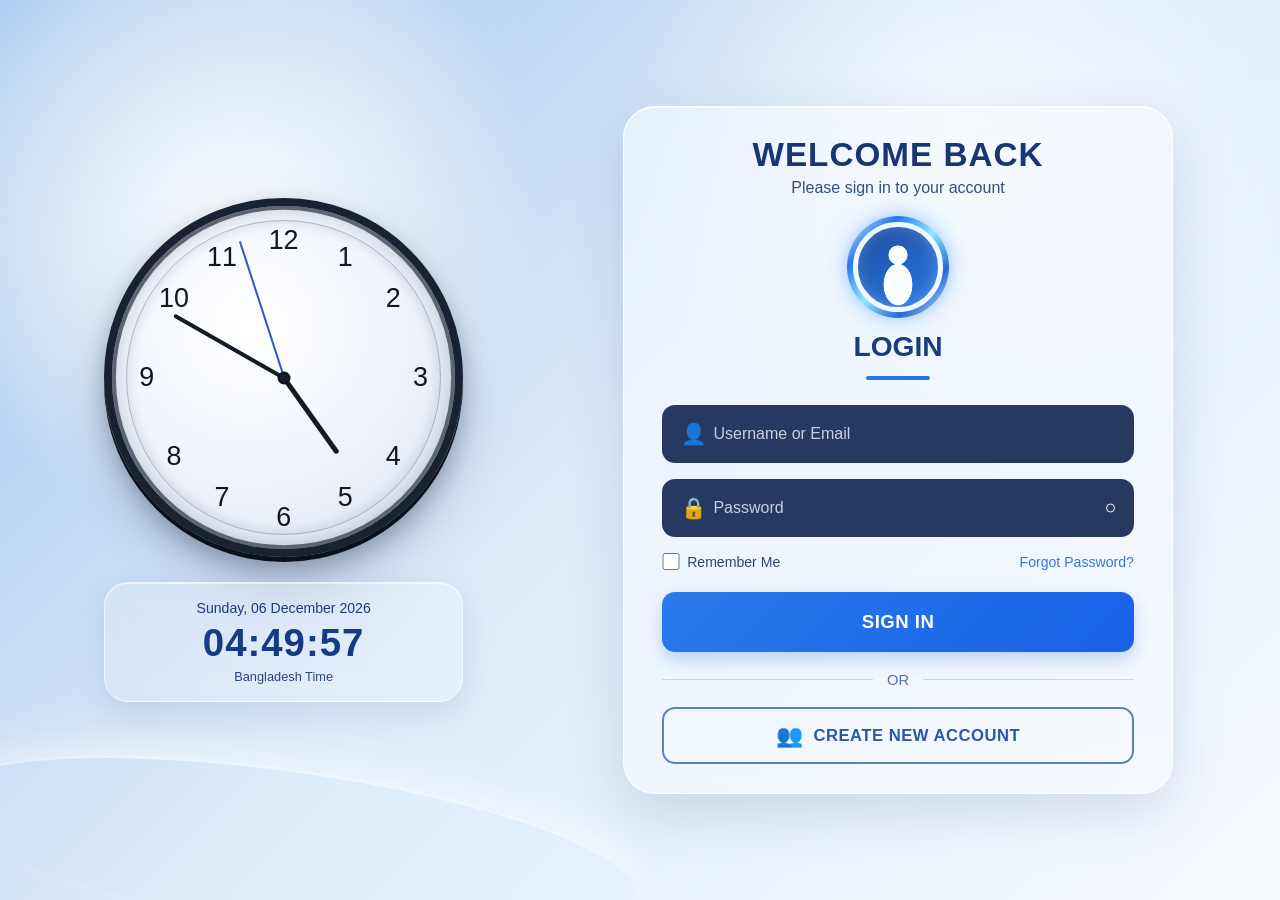
==== login.html @ 03aa03d1 "Create login.html" ====
<!DOCTYPE html>
<html lang="en">
<head>
<meta charset="UTF-8">

<meta name="viewport"
      content="width=device-width, initial-scale=1.0, maximum-scale=1.0, user-scalable=no">

<title>Login | Bangladesh Time</title>

<style>

/* =====================================================
   RESET
===================================================== */

*{
    margin:0;
    padding:0;
    box-sizing:border-box;
}

html,
body{
    width:100%;
    height:100%;
    overflow:hidden;

    font-family:
        Arial,
        Helvetica,
        sans-serif;
}


/* =====================================================
   BODY
===================================================== */

body{
    background:
        radial-gradient(
            circle at 18% 25%,
            rgba(255,255,255,.9),
            transparent 25%
        ),
        radial-gradient(
            circle at 75% 15%,
            rgba(255,255,255,.65),
            transparent 28%
        ),
        linear-gradient(
            135deg,
            #9fc5ee 0%,
            #dceafa 48%,
            #f7fbff 100%
        );

    color:#17316b;
}


/* =====================================================
   MAIN PAGE
===================================================== */

.page{
    width:100vw;
    height:100svh;

    display:grid;

    grid-template-columns:42% 58%;

    align-items:center;

    overflow:hidden;

    position:relative;

    padding:
        clamp(10px,2vw,30px);
}


.page::before{
    content:"";

    position:absolute;

    width:45vw;
    height:45vw;

    max-width:600px;
    max-height:600px;

    border-radius:50%;

    background:
        rgba(255,255,255,.20);

    filter:blur(60px);

    left:-10vw;
    top:-15vw;

    pointer-events:none;
}


.page::after{
    content:"";

    position:absolute;

    width:55vw;
    height:12vw;

    bottom:-2vw;
    left:-5vw;

    border-radius:50%;

    border-top:
        3px solid
        rgba(255,255,255,.55);

    box-shadow:
        0 -12px 30px
        rgba(255,255,255,.35),

        0 -25px 55px
        rgba(255,255,255,.2);

    transform:rotate(8deg);

    pointer-events:none;
}


/* =====================================================
   LEFT CLOCK AREA
===================================================== */

.clock-area{
    width:100%;
    height:100%;

    display:flex;

    flex-direction:column;

    align-items:center;
    justify-content:center;

    position:relative;

    z-index:2;

    min-width:0;
}


.clock-frame{
    width:min(28vw,390px);
    height:min(28vw,390px);

    min-width:170px;
    min-height:170px;

    max-width:390px;
    max-height:390px;

    display:flex;

    align-items:center;
    justify-content:center;

    filter:
        drop-shadow(
            0 18px 22px
            rgba(25,48,91,.28)
        )
        drop-shadow(
            0 0 18px
            rgba(255,255,255,.35)
        );
}


/* =====================================================
   ANALOG CLOCK
===================================================== */

.clock{
    width:100%;
    height:100%;

    border-radius:50%;

    position:relative;

    background:
        radial-gradient(
            circle at 40% 35%,
            #ffffff 0%,
            #f1f5fc 45%,
            #d9e1ee 100%
        );

    border:
        clamp(5px,.65vw,9px)
        solid #182233;

    box-shadow:

        inset
        0 0 0
        clamp(2px,.3vw,4px)
        #5d6572,

        inset
        0 0 25px
        rgba(25,44,77,.28),

        0 5px 0
        #0b111c,

        0 12px 20px
        rgba(18,35,65,.25);
}


.clock::before{
    content:"";

    position:absolute;

    inset:4%;

    border-radius:50%;

    border:
        1px solid
        rgba(40,57,82,.3);

    box-shadow:
        inset
        0 0 12px
        rgba(50,70,100,.12);
}


/* =====================================================
   CLOCK NUMBERS
===================================================== */

.clock-number{
    position:absolute;

    left:50%;
    top:50%;

    width:100%;
    height:100%;

    transform:
        translate(-50%,-50%);

    pointer-events:none;

    font-size:
        clamp(17px,2.1vw,29px);

    color:#101722;

    font-weight:400;
}

.clock-number span{
    position:absolute;

    transform:
        translate(-50%,-50%);
}


.n12{left:50%;top:10%;}
.n1{left:68%;top:15%;}
.n2{left:82%;top:27%;}
.n3{left:90%;top:50%;}
.n4{left:82%;top:73%;}
.n5{left:68%;top:85%;}
.n6{left:50%;top:91%;}
.n7{left:32%;top:85%;}
.n8{left:18%;top:73%;}
.n9{left:10%;top:50%;}
.n10{left:18%;top:27%;}
.n11{left:32%;top:15%;}


/* =====================================================
   CLOCK HANDS
===================================================== */

.hand{
    position:absolute;

    left:50%;
    top:50%;

    transform-origin:
        50% 100%;

    transform:
        translate(-50%,-100%)
        rotate(0deg);

    border-radius:10px;

    z-index:5;
}


.hour-hand{
    width:5px;
    height:27%;
    background:#151b24;
}

.minute-hand{
    width:4px;
    height:37%;
    background:#151b24;
}

.second-hand{
    width:1.5px;
    height:42%;
    background:#2b5fc7;
}


.clock-center{
    position:absolute;

    left:50%;
    top:50%;

    width:13px;
    height:13px;

    transform:
        translate(-50%,-50%);

    border-radius:50%;

    background:#171e29;

    border:
        2px solid
        #0d121a;

    z-index:10;
}


/* =====================================================
   DIGITAL BANGLADESH TIME
===================================================== */

.time-box{
    width:min(28vw,390px);

    margin-top:
        clamp(15px,2vw,28px);

    padding:
        clamp(10px,1.3vw,20px)
        clamp(8px,1vw,15px);

    text-align:center;

    border-radius:24px;

    background:
        rgba(255,255,255,.20);

    border:
        1px solid
        rgba(255,255,255,.6);

    box-shadow:

        0 10px 30px
        rgba(38,76,130,.12),

        inset
        0 1px 0
        rgba(255,255,255,.6);

    backdrop-filter:
        blur(12px);
}

.date{
    font-size:
        clamp(10px,1.1vw,16px);

    margin-bottom:5px;

    color:#1c3b78;
}

.digital-time{
    font-size:
        clamp(23px,3vw,48px);

    font-weight:600;

    color:#173b82;

    white-space:nowrap;

    letter-spacing:1px;
}

.zone{
    margin-top:4px;

    font-size:
        clamp(9px,1vw,15px);

    color:#294577;
}


/* =====================================================
   RIGHT LOGIN AREA
===================================================== */

.login-area{
    width:100%;
    height:100%;

    min-width:0;

    display:flex;

    align-items:center;
    justify-content:center;

    position:relative;

    z-index:3;

    padding:
        clamp(5px,1vw,20px);
}


.login-card{
    width:min(43vw,650px);

    max-height:94svh;

    padding:
        clamp(18px,2.2vw,36px)
        clamp(20px,3vw,48px);

    border-radius:
        clamp(20px,2.5vw,38px);

    background:
        rgba(247,251,255,.55);

    border:
        1px solid
        rgba(255,255,255,.9);

    box-shadow:

        0 20px 55px
        rgba(47,79,130,.16),

        inset
        0 1px 0
        rgba(255,255,255,.85);

    backdrop-filter:
        blur(22px);

    display:flex;

    flex-direction:column;

    align-items:center;

    overflow:hidden;
}


/* =====================================================
   WELCOME
===================================================== */

.welcome{
    text-align:center;

    margin-bottom:
        clamp(10px,1.5vw,20px);
}

.welcome h1{
    font-size:
        clamp(23px,2.6vw,38px);

    color:#183674;

    letter-spacing:1px;

    margin-bottom:5px;
}

.welcome p{
    font-size:
        clamp(11px,1.25vw,17px);

    color:#344f7c;
}


/* =====================================================
   PROFILE
===================================================== */

.profile{
    width:
        clamp(75px,8vw,112px);

    height:
        clamp(75px,8vw,112px);

    border-radius:50%;

    padding:
        clamp(4px,.5vw,7px);

    margin-bottom:
        clamp(9px,1vw,15px);

    background:
        linear-gradient(
            135deg,
            #dffaff,
            #2878ec,
            #8fe9ff,
            #2867d8,
            #dffaff
        );

    box-shadow:

        0 0 15px
        rgba(46,141,255,.35),

        0 0 28px
        rgba(46,141,255,.18);

    animation:
        profileRotate
        5s linear infinite;
}

@keyframes profileRotate{

    to{
        transform:
            rotate(360deg);
    }
}


.avatar{
    width:100%;
    height:100%;

    border-radius:50%;

    background:

        radial-gradient(
            circle at 50% 35%,
            #f8fbff 0 14%,
            transparent 15%
        ),

        radial-gradient(
            ellipse at 50% 72%,
            #f8fbff 0 25%,
            transparent 26%
        ),

        linear-gradient(
            145deg,
            #1d4c9d,
            #287be8
        );

    border:
        clamp(3px,.4vw,5px)
        solid #edf8ff;

    box-shadow:
        inset
        0 0 15px
        rgba(255,255,255,.22);
}


/* =====================================================
   LOGIN TITLE
===================================================== */

.login-title{
    font-size:
        clamp(21px,2.2vw,32px);

    font-weight:700;

    color:#193c7c;

    text-align:center;

    margin-bottom:
        clamp(7px,1vw,13px);
}

.login-line{
    width:
        clamp(55px,5vw,75px);

    height:4px;

    border-radius:10px;

    background:#2877e8;

    margin:
        0 auto
        clamp(17px,2vw,27px);
}


/* =====================================================
   FORM
===================================================== */

.form{
    width:100%;
}

.input-wrap{
    width:100%;

    position:relative;

    margin-bottom:
        clamp(10px,1.25vw,17px);
}

.input{
    width:100%;

    height:
        clamp(43px,4.5vw,62px);

    border:0;
    outline:0;

    border-radius:13px;

    background:#263a61;

    color:white;

    padding:
        0
        clamp(34px,3.5vw,55px)
        0
        clamp(43px,4vw,60px);

    font-size:
        clamp(12px,1.25vw,17px);

    transition:
        box-shadow .2s ease;
}


.input-wrap.active .input{

    box-shadow:

        0 0 0 2px
        #27d17c,

        0 0 15px
        rgba(39,209,124,.45);
}

.input::placeholder{
    color:#c7d0e0;
}


.input-icon{
    position:absolute;

    left:
        clamp(14px,1.5vw,22px);

    top:50%;

    transform:
        translateY(-50%);

    color:white;

    font-size:
        clamp(15px,1.6vw,22px);

    pointer-events:none;
}


/* =====================================================
   PASSWORD BUTTON
===================================================== */

.password-toggle{

    position:absolute;

    right:
        clamp(14px,1.5vw,20px);

    top:50%;

    transform:
        translateY(-50%);

    width:9px;
    height:9px;

    min-width:9px;
    min-height:9px;

    padding:0;

    border-radius:50%;

    border:
        1px solid
        rgba(255,255,255,.95);

    background:transparent;

    cursor:pointer;

    display:flex;

    align-items:center;
    justify-content:center;

    transition:
        background .15s ease,
        box-shadow .15s ease;
}


.password-toggle.show{

    background:#ffffff;

    box-shadow:
        0 0 4px
        rgba(255,255,255,.45);
}


/* =====================================================
   OPTIONS
===================================================== */

.options{
    width:100%;

    display:flex;

    align-items:center;

    justify-content:space-between;

    gap:10px;

    margin:
        clamp(5px,.8vw,10px)
        0
        clamp(14px,1.7vw,22px);

    font-size:
        clamp(10px,1.1vw,15px);
}

.remember{
    display:flex;

    align-items:center;

    gap:7px;

    color:#2a4775;

    white-space:nowrap;
}

.remember input{
    width:
        clamp(14px,1.4vw,19px);

    height:
        clamp(14px,1.4vw,19px);

    accent-color:#2678ea;
}

.forgot{
    border:0;

    background:none;

    color:#3679dc;

    font-size:inherit;

    cursor:pointer;

    white-space:nowrap;
}


/* =====================================================
   SIGN IN
===================================================== */

.sign-in{
    width:100%;

    height:
        clamp(44px,4.7vw,63px);

    border:0;

    border-radius:13px;

    background:
        linear-gradient(
            135deg,
            #287bea,
            #1761e7
        );

    color:white;

    font-size:
        clamp(14px,1.45vw,19px);

    font-weight:600;

    letter-spacing:.5px;

    cursor:pointer;

    box-shadow:
        0 8px 17px
        rgba(39,105,225,.25);

    transition:
        transform .15s ease,
        box-shadow .15s ease;
}

.sign-in:hover{

    transform:
        translateY(-1px);

    box-shadow:
        0 11px 22px
        rgba(39,105,225,.32);
}


/* =====================================================
   OR DIVIDER
===================================================== */

.divider{
    width:100%;

    display:flex;

    align-items:center;

    gap:14px;

    margin:
        clamp(13px,1.5vw,20px)
        0;
}

.divider::before,
.divider::after{

    content:"";

    height:1px;

    background:
        rgba(70,101,153,.22);

    flex:1;
}

.divider span{

    color:#5773a4;

    font-size:
        clamp(11px,1.15vw,16px);
}


/* =====================================================
   CREATE ACCOUNT
===================================================== */

.register{
    width:100%;

    height:
        clamp(42px,4.5vw,60px);

    border:
        2px solid
        #5a80c4;

    border-radius:13px;

    background:
        rgba(255,255,255,.10);

    color:#2859a8;

    font-size:
        clamp(12px,1.3vw,17px);

    font-weight:600;

    letter-spacing:.5px;

    cursor:pointer;

    display:flex;

    align-items:center;
    justify-content:center;

    gap:10px;

    text-decoration:none;
}

.register-icon{
    font-size:
        clamp(17px,1.7vw,24px);
}


/* =====================================================
   SMALL SCREENS
===================================================== */

@media(max-width:700px){

    .page{

        grid-template-columns:
            40% 60%;

        padding:7px;
    }


    .clock-frame{

        min-width:0;
        min-height:0;

        width:
            clamp(125px,34vw,230px);

        height:
            clamp(125px,34vw,230px);
    }


    .time-box{

        width:
            clamp(125px,34vw,230px);

        padding:8px 4px;

        border-radius:15px;
    }


    .login-card{

        width:100%;

        padding:
            14px 12px;

        border-radius:20px;
    }


    .welcome h1{

        font-size:
            clamp(17px,4vw,25px);
    }


    .welcome p{

        font-size:
            clamp(8px,2.2vw,13px);
    }


    .profile{

        width:
            clamp(55px,14vw,85px);

        height:
            clamp(55px,14vw,85px);
    }


    .login-title{

        font-size:
            clamp(17px,4vw,25px);
    }


    .login-line{

        margin-bottom:12px;
    }


    .input{

        height:
            clamp(38px,8vw,50px);

        padding-left:38px;
        padding-right:30px;

        border-radius:10px;
    }


    .input-icon{

        left:11px;
    }


    .password-toggle{

        right:8px;

        width:7px;
        height:7px;

        min-width:7px;
        min-height:7px;

        border-width:1px;
    }


    .options{

        font-size:
            clamp(8px,2.1vw,12px);
    }


    .sign-in{

        height:
            clamp(38px,8vw,50px);

        font-size:
            clamp(11px,2.5vw,15px);
    }


    .register{

        height:
            clamp(37px,8vw,48px);

        font-size:
            clamp(9px,2.3vw,14px);
    }


    .hour-hand{
        width:3.5px;
    }

    .minute-hand{
        width:3px;
    }

    .second-hand{
        width:1px;
    }

    .clock-center{
        width:10px;
        height:10px;
    }
}


@media(max-width:380px){

    .page{

        grid-template-columns:
            38% 62%;

        padding:4px;
    }


    .login-area{

        padding:3px;
    }


    .login-card{

        padding:
            10px 8px;
    }


    .clock-frame{

        width:34vw;
        height:34vw;
    }


    .time-box{

        width:34vw;
    }


    .digital-time{

        font-size:
            clamp(15px,4.5vw,22px);
    }


    .date{
        font-size:7px;
    }


    .zone{
        font-size:7px;
    }


    .password-toggle{

        width:6px;
        height:6px;

        min-width:6px;
        min-height:6px;
    }
}

</style>
</head>


<body>

<div class="page">

    <section class="clock-area">

        <div class="clock-frame">

            <div class="clock">

                <div class="clock-number">

                    <span class="n12">12</span>
                    <span class="n1">1</span>
                    <span class="n2">2</span>
                    <span class="n3">3</span>
                    <span class="n4">4</span>
                    <span class="n5">5</span>
                    <span class="n6">6</span>
                    <span class="n7">7</span>
                    <span class="n8">8</span>
                    <span class="n9">9</span>
                    <span class="n10">10</span>
                    <span class="n11">11</span>

                </div>


                <div
                    class="hand hour-hand"
                    id="hourHand">
                </div>


                <div
                    class="hand minute-hand"
                    id="minuteHand">
                </div>


                <div
                    class="hand second-hand"
                    id="secondHand">
                </div>


                <div class="clock-center"></div>

            </div>

        </div>


        <div class="time-box">

            <div
                class="date"
                id="date">

                Loading...

            </div>


            <div
                class="digital-time"
                id="digitalTime">

                00:00:00

            </div>


            <div class="zone">

                Bangladesh Time

            </div>

        </div>

    </section>



    <section class="login-area">

        <div class="login-card">

            <div class="welcome">

                <h1>
                    WELCOME BACK
                </h1>

                <p>
                    Please sign in to your account
                </p>

            </div>


            <div class="profile">

                <div class="avatar"></div>

            </div>


            <div class="login-title">
                LOGIN
            </div>


            <div class="login-line"></div>



            <form
                class="form"
                action="/login"
                method="POST">


                <div class="input-wrap">

                    <span class="input-icon">
                        👤
                    </span>


                    <input
                        class="input"
                        type="text"
                        name="username"
                        placeholder="Username or Email"
                        autocomplete="username"
                        required>

                </div>



                <div class="input-wrap">

                    <span class="input-icon">
                        🔒
                    </span>


                    <input
                        class="input"
                        id="password"
                        type="password"
                        name="password"
                        placeholder="Password"
                        autocomplete="current-password"
                        required>


                    <button
                        type="button"
                        class="password-toggle"
                        id="passwordToggle"
                        aria-label="Show or hide password"
                        onclick="togglePassword()">
                    </button>

                </div>



                <div class="options">

                    <label class="remember">

                        <input
                            type="checkbox"
                            name="remember">

                        <span>
                            Remember Me
                        </span>

                    </label>


                    <button
                        type="button"
                        class="forgot"
                        onclick="forgotPassword()">

                        Forgot Password?

                    </button>

                </div>



                <button
                    type="submit"
                    class="sign-in">

                    SIGN IN

                </button>



                <div class="divider">

                    <span>
                        OR
                    </span>

                </div>



                <a
                    href="/register"
                    class="register">

                    <span class="register-icon">
                        👥
                    </span>

                    CREATE NEW ACCOUNT

                </a>

            </form>

        </div>

    </section>

</div>



<script>

/* =====================================================
   BANGLADESH LIVE CLOCK
===================================================== */

function updateClock(){

    const now = new Date();

    const parts =
        new Intl.DateTimeFormat(
            "en-GB",
            {
                timeZone:"Asia/Dhaka",
                weekday:"long",
                day:"2-digit",
                month:"long",
                year:"numeric",
                hour:"2-digit",
                minute:"2-digit",
                second:"2-digit",
                hour12:false
            }
        ).formatToParts(now);


    function get(type){

        const item =
            parts.find(
                p => p.type === type
            );

        return item
            ? item.value
            : "";
    }


    const hour =
        Number(get("hour"));

    const minute =
        Number(get("minute"));

    const second =
        Number(get("second"));


    const hourAngle =
        ((hour % 12) * 30)
        +
        (minute * 0.5);


    const minuteAngle =
        (minute * 6)
        +
        (second * 0.1);


    const secondAngle =
        second * 6;


    document
        .getElementById("hourHand")
        .style.transform =

        `translate(-50%, -100%)
         rotate(${hourAngle}deg)`;


    document
        .getElementById("minuteHand")
        .style.transform =

        `translate(-50%, -100%)
         rotate(${minuteAngle}deg)`;


    document
        .getElementById("secondHand")
        .style.transform =

        `translate(-50%, -100%)
         rotate(${secondAngle}deg)`;


    document
        .getElementById("digitalTime")
        .textContent =

        `${get("hour")}:
         ${get("minute")}:
         ${get("second")}`
         .replace(/\s/g,"");


    document
        .getElementById("date")
        .textContent =

        `${get("weekday")},
         ${get("day")}
         ${get("month")}
         ${get("year")}`;
}


updateClock();


setInterval(
    updateClock,
    1000
);



/* =====================================================
   INPUT FOCUS
===================================================== */

document
    .querySelectorAll(".input")
    .forEach(
        input => {

            input.addEventListener(
                "focus",
                () => {

                    input
                        .parentElement
                        .classList
                        .add("active");

                }
            );


            input.addEventListener(
                "blur",
                () => {

                    input
                        .parentElement
                        .classList
                        .remove("active");

                }
            );

        }
    );



/* =====================================================
   PASSWORD SHOW / HIDE
===================================================== */

function togglePassword(){

    const password =
        document.getElementById("password");


    const button =
        document.getElementById("passwordToggle");


    if(
        password.type === "password"
    ){

        password.type = "text";

        button.classList.add("show");

    }

    else{

        password.type = "password";

        button.classList.remove("show");

    }

}



/* =====================================================
   FORGOT PASSWORD
===================================================== */

function forgotPassword(){

    alert(
        "Password recovery will be available here."
    );

}



/* =====================================================
   LOGIN SYSTEM
   ORIGINAL LOGIC + COMPATIBILITY LOGIC
===================================================== */

/*
   এই অংশে Registration page-এর saved data
   বিভিন্ন সম্ভাব্য localStorage key থেকে খোঁজা হবে।

   মূল key:
   portal_registered_user

   এছাড়াও compatibility হিসেবে
   common key-গুলো পরীক্ষা করা হবে।
*/

function getRegisteredUserData(){

    const possibleKeys = [

        "portal_registered_user",

        "registered_user",

        "registeredUser",

        "user",

        "currentUser",

        "account",

        "accountData",

        "registrationData"

    ];


    for(

        let i = 0;

        i < possibleKeys.length;

        i++

    ){

        const savedData =
            localStorage.getItem(
                possibleKeys[i]
            );


        if(
            savedData
        ){

            try{

                const parsedData =
                    JSON.parse(
                        savedData
                    );


                /*
                   যদি Array থাকে,
                   তাহলে প্রথমে matching account
                   login system পরে খুঁজে নেবে।
                */

                if(
                    parsedData
                ){

                    return parsedData;

                }

            }

            catch(error){

                /*
                   JSON না হলেও
                   এই key skip করা হবে
                */

            }

        }

    }


    return null;

}



/* =====================================================
   GET FIELD VALUE
===================================================== */

/*
   Registration page-এর field name ভিন্ন হলে
   এই function বিভিন্ন সম্ভাব্য নাম পরীক্ষা করবে।
*/

function getUserField(
    user,
    fieldNames
){

    for(

        let i = 0;

        i < fieldNames.length;

        i++

    ){

        const value =
            user[
                fieldNames[i]
            ];


        if(
            value !== undefined
            &&
            value !== null
            &&
            String(value).trim() !== ""
        ){

            return String(
                value
            );

        }

    }


    return "";

}



/* =====================================================
   CHECK ONE ACCOUNT
===================================================== */

function checkAccountLogin(
    user,
    enteredUsername,
    enteredPassword
){

    if(
        !user
        ||
        typeof user !== "object"
    ){

        return false;

    }


    const savedUsername =
        getUserField(
            user,
            [

                "userName",

                "username",

                "user_name",

                "name",

                "fullName"

            ]
        )
        .trim()
        .toLowerCase();


    const savedEmail =
        getUserField(
            user,
            [

                "email",

                "emailAddress",

                "email_address",

                "userEmail"

            ]
        )
        .trim()
        .toLowerCase();


    const savedPassword =
        getUserField(
            user,
            [

                "password",

                "userPassword",

                "pass",

                "user_password"

            ]
        );


    const usernameMatched =

        enteredUsername ===
        savedUsername

        ||

        enteredUsername ===
        savedEmail;


    const passwordMatched =

        enteredPassword ===
        savedPassword;


    return

        usernameMatched
        &&
        passwordMatched;

}



/* =====================================================
   FORM SUBMIT
===================================================== */

document
    .querySelector(".form")
    .addEventListener(
        "submit",
        function(e){

            /*
               Prevent normal form submission
            */

            e.preventDefault();


            /* =================================================
               GET INPUTS
            ================================================= */

            const usernameInput =
                document.querySelector(
                    'input[name="username"]'
                );


            const passwordInput =
                document.getElementById(
                    "password"
                );


            const username =
                usernameInput.value
                    .trim()
                    .toLowerCase();


            const enteredPassword =
                passwordInput.value;



            /* =================================================
               GET REGISTERED ACCOUNT
            ================================================= */

            const savedUserData =
                getRegisteredUserData();



            /* No account found */

            if(
                !savedUserData
            ){

                alert(
                    "No registered account found. Please create a new account first."
                );

                return;

            }



            let matchedUser =
                null;



            /* =================================================
               IF MULTIPLE ACCOUNTS ARRAY
            ================================================= */

            if(
                Array.isArray(
                    savedUserData
                )
            ){

                for(

                    let i = 0;

                    i < savedUserData.length;

                    i++

                ){

                    if(

                        checkAccountLogin(

                            savedUserData[i],

                            username,

                            enteredPassword

                        )

                    ){

                        matchedUser =
                            savedUserData[i];

                        break;

                    }

                }

            }



            /* =================================================
               SINGLE ACCOUNT
            ================================================= */

            else{

                if(

                    checkAccountLogin(

                        savedUserData,

                        username,

                        enteredPassword

                    )

                ){

                    matchedUser =
                        savedUserData;

                }

            }



            /* =================================================
               LOGIN SUCCESS
            ================================================= */

            if(
                matchedUser
            ){

                /*
                   Give permission to enter index.html
                */

                localStorage.setItem(
                    "portal_home_access_granted",
                    "true"
                );


                /*
                   Get username safely
                */

                const currentUsername =
                    getUserField(
                        matchedUser,
                        [

                            "userName",

                            "username",

                            "user_name",

                            "name",

                            "fullName",

                            "email"

                        ]
                    );


                /*
                   Save current username
                */

                localStorage.setItem(
                    "portal_current_user",
                    currentUsername
                );


                /*
                   Optional login state
                */

                localStorage.setItem(
                    "portal_user_logged_in",
                    "true"
                );


                /*
                   Remember Me logic
                */

                const rememberCheckbox =
                    document.querySelector(
                        'input[name="remember"]'
                    );


                if(
                    rememberCheckbox
                    &&
                    rememberCheckbox.checked
                ){

                    localStorage.setItem(
                        "portal_remembered_user",
                        usernameInput.value
                    );

                }

                else{

                    localStorage.removeItem(
                        "portal_remembered_user"
                    );

                }


                /*
                   Login successful
                */

                alert(
                    "Login successful!"
                );


                /*
                   Automatically open home page
                */

                window.location.href =
                    "index.html";


                return;

            }



            /* =================================================
               LOGIN FAILED
            ================================================= */

            else{

                /*
                   Remove old successful login permission
                */

                localStorage.removeItem(
                    "portal_home_access_granted"
                );


                localStorage.removeItem(
                    "portal_user_logged_in"
                );


                alert(
                    "Incorrect username/email or password."
                );


                /*
                   Put cursor back into password field
                */

                passwordInput.focus();

            }

        }
    );



/* =====================================================
   AUTO FILL REMEMBERED USER
   NEW LOGIC
===================================================== */

window.addEventListener(
    "DOMContentLoaded",
    function(){

        const rememberedUser =
            localStorage.getItem(
                "portal_remembered_user"
            );


        const usernameInput =
            document.querySelector(
                'input[name="username"]'
            );


        if(
            rememberedUser
            &&
            usernameInput
        ){

            usernameInput.value =
                rememberedUser;


            const rememberCheckbox =
                document.querySelector(
                    'input[name="remember"]'
                );


            if(
                rememberCheckbox
            ){

                rememberCheckbox.checked =
                    true;

            }

        }

    }
);



/* =====================================================
   CREATE NEW ACCOUNT
===================================================== */

document
    .querySelector(".register")
    .addEventListener(
        "click",
        function(e){

            /*
               Stop /register navigation
            */

            e.preventDefault();


            /*
               Open registration page
            */

            window.location.href =
                "registration.html";

        }
    );


</script>


</body>
  </html>
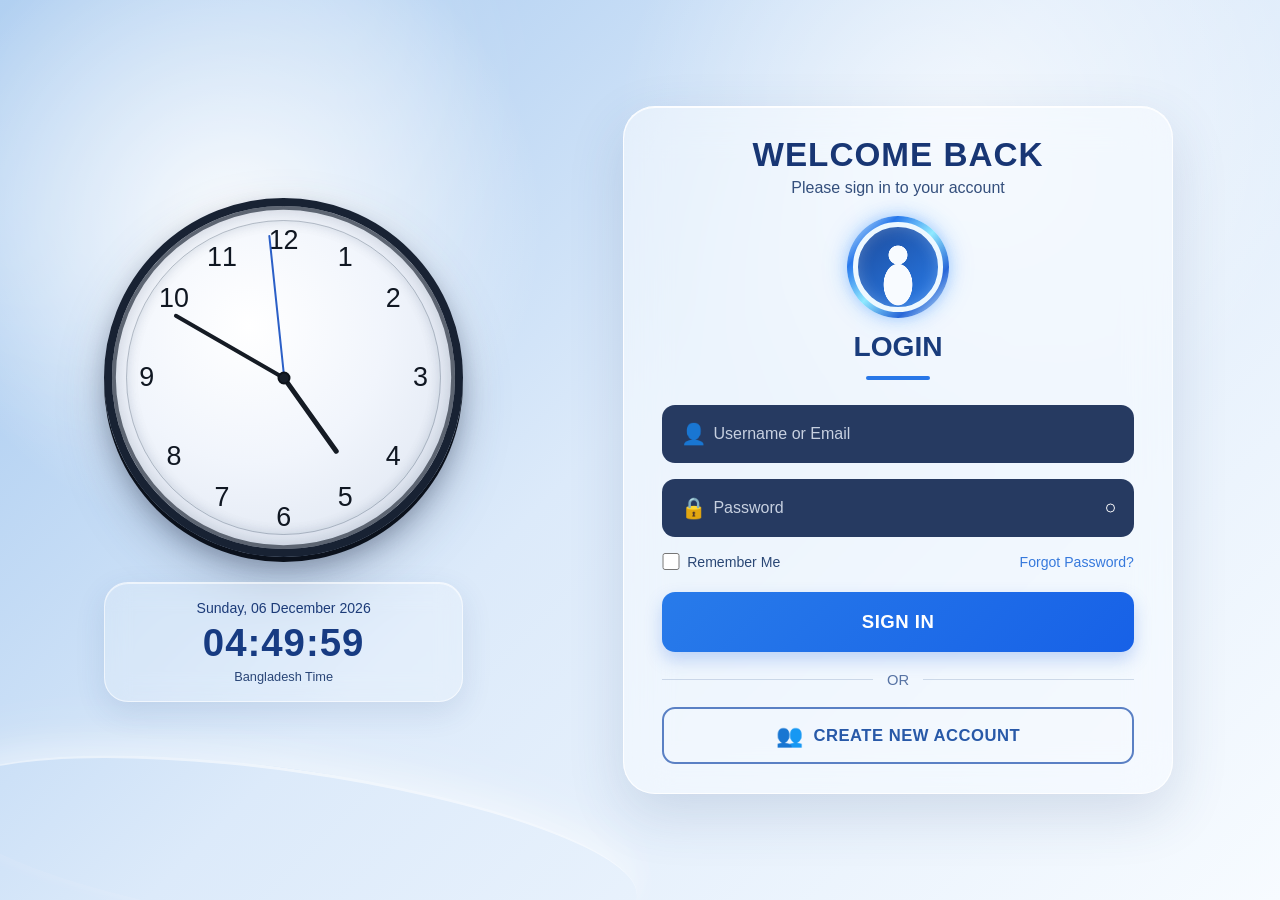
==== commit 89ad4949: "Update login.html" ====
--- a/login.html
+++ b/login.html
@@ -1924,11 +1924,11 @@
         savedPassword;
 
 
-    return
-
+    return (
         usernameMatched
         &&
-        passwordMatched;
+        passwordMatched
+    );
 
 }
 
@@ -2325,4 +2325,4 @@
 
 
 </body>
-  </html>
+      </html>
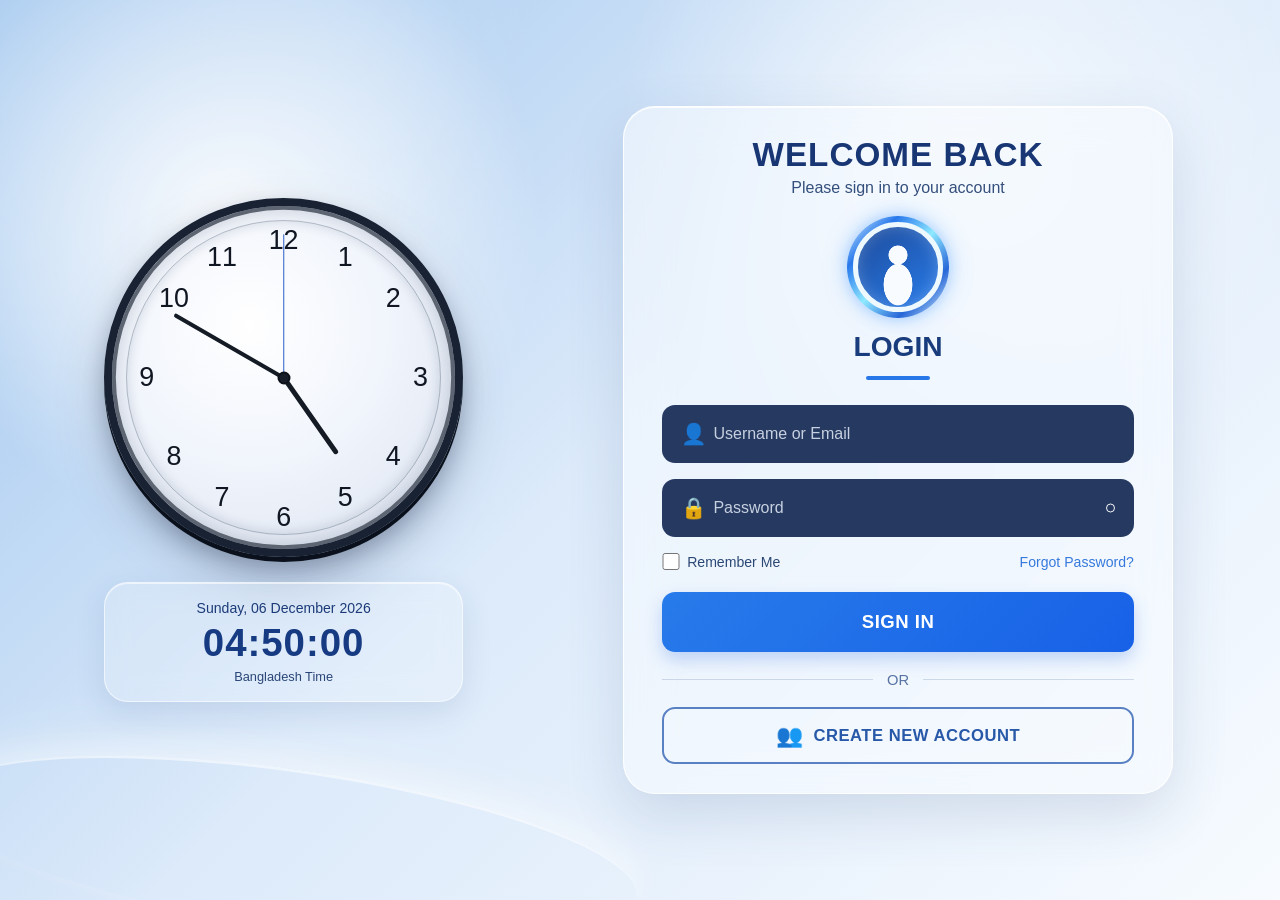
==== commit 912a59d7: "Update login.html" ====
--- a/login.html
+++ b/login.html
@@ -1693,6 +1693,8 @@
 
     const possibleKeys = [
 
+        "mywebsite_registered_users",
+
         "portal_registered_user",
 
         "registered_user",
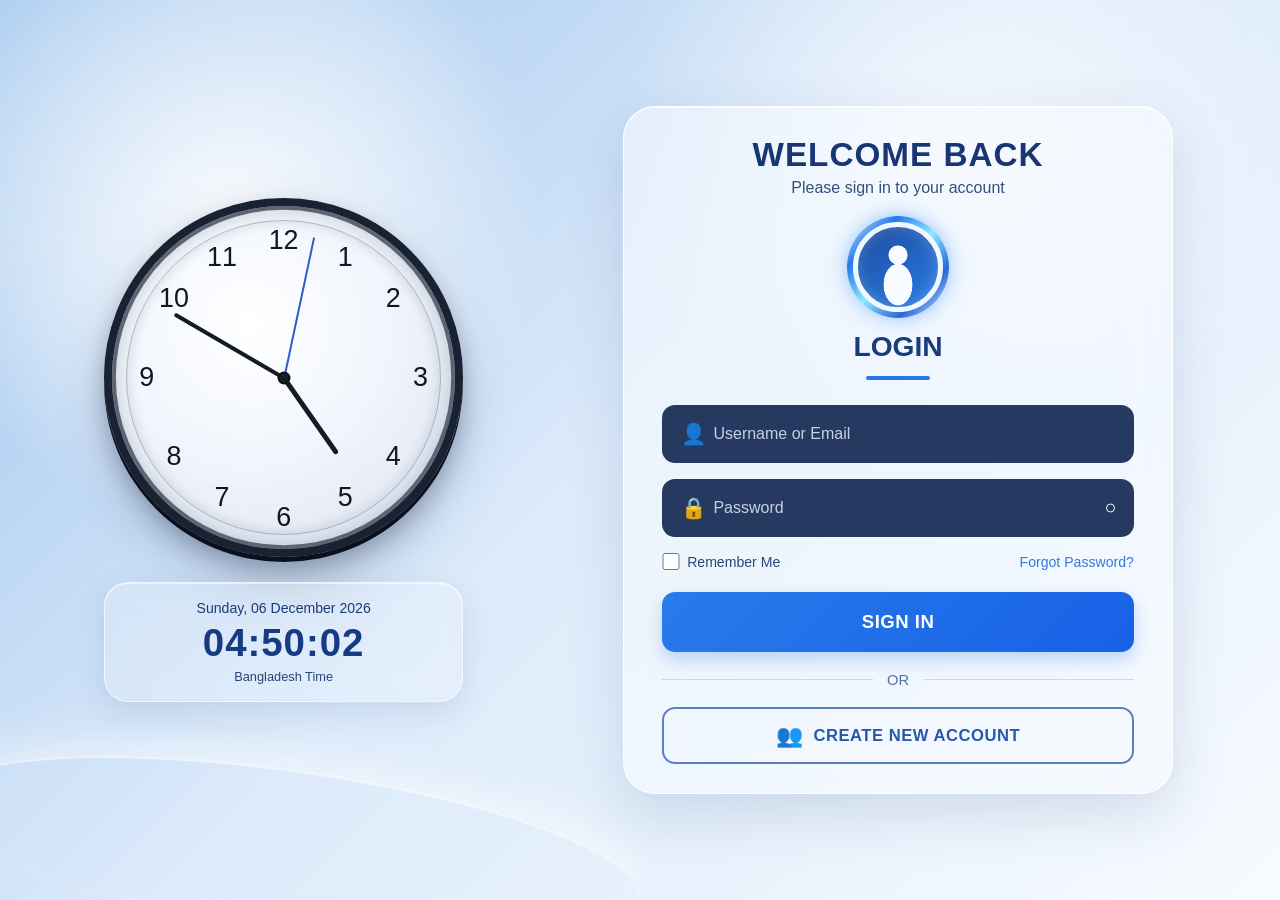
==== commit 18c8fefa: "Update login.html" ====
--- a/login.html
+++ b/login.html
@@ -2195,7 +2195,7 @@
                 */
 
                 window.location.href =
-                    "index.html";
+                    "main.html";
 
 
                 return;
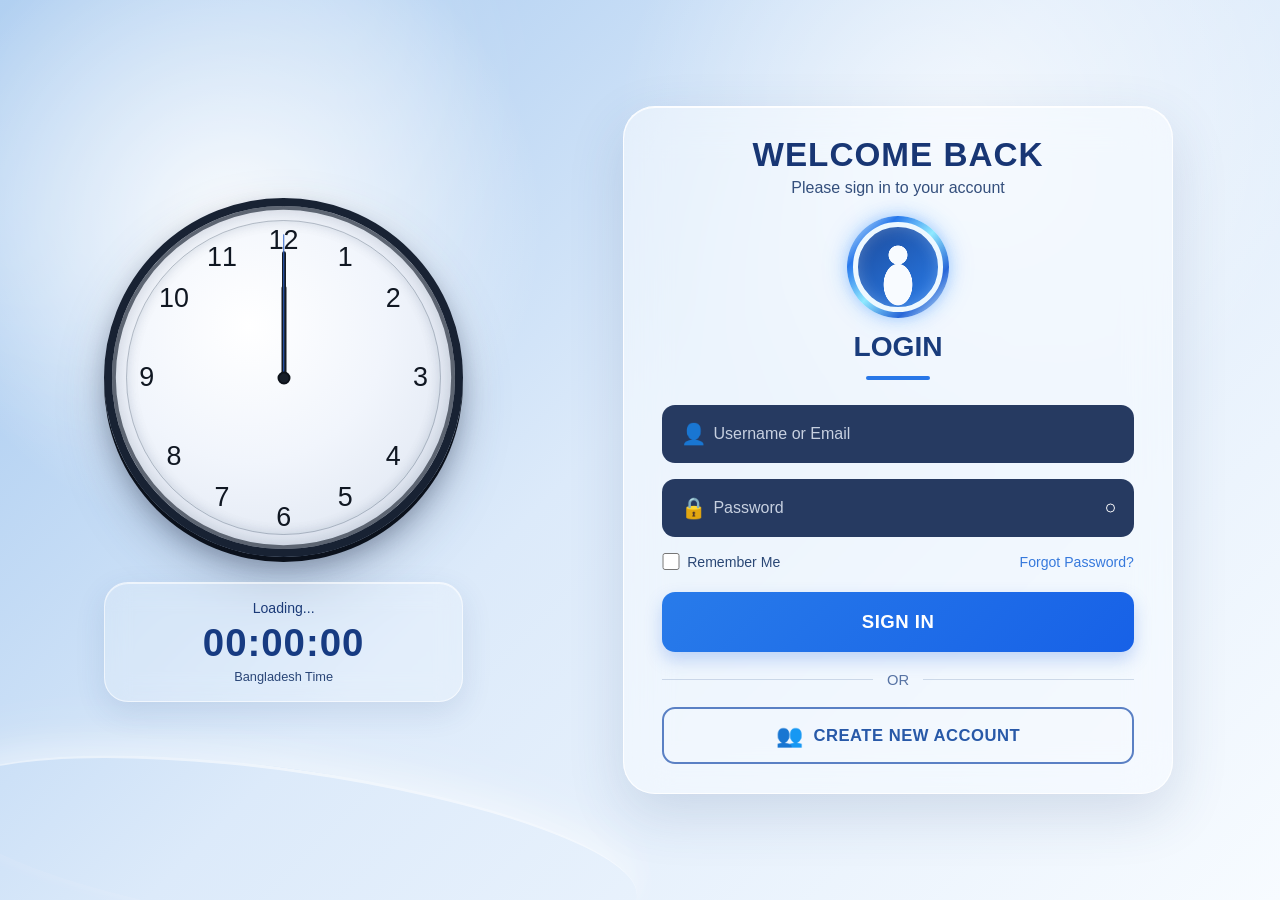
==== commit 5e750b28: "Update login.html" ====
--- a/login.html
+++ b/login.html
@@ -1385,8 +1385,7 @@
                         type="button"
                         class="password-toggle"
                         id="passwordToggle"
-                        aria-label="Show or hide password"
-                        onclick="togglePassword()">
+                        aria-label="Show or hide password">
                     </button>
 
                 </div>
@@ -1411,7 +1410,7 @@
                     <button
                         type="button"
                         class="forgot"
-                        onclick="forgotPassword()">
+                        id="forgotBtn">
 
                         Forgot Password?
 
@@ -1461,870 +1460,8 @@
 
 </div>
 
-
-
-<script>
-
-/* =====================================================
-   BANGLADESH LIVE CLOCK
-===================================================== */
-
-function updateClock(){
-
-    const now = new Date();
-
-    const parts =
-        new Intl.DateTimeFormat(
-            "en-GB",
-            {
-                timeZone:"Asia/Dhaka",
-                weekday:"long",
-                day:"2-digit",
-                month:"long",
-                year:"numeric",
-                hour:"2-digit",
-                minute:"2-digit",
-                second:"2-digit",
-                hour12:false
-            }
-        ).formatToParts(now);
-
-
-    function get(type){
-
-        const item =
-            parts.find(
-                p => p.type === type
-            );
-
-        return item
-            ? item.value
-            : "";
-    }
-
-
-    const hour =
-        Number(get("hour"));
-
-    const minute =
-        Number(get("minute"));
-
-    const second =
-        Number(get("second"));
-
-
-    const hourAngle =
-        ((hour % 12) * 30)
-        +
-        (minute * 0.5);
-
-
-    const minuteAngle =
-        (minute * 6)
-        +
-        (second * 0.1);
-
-
-    const secondAngle =
-        second * 6;
-
-
-    document
-        .getElementById("hourHand")
-        .style.transform =
-
-        `translate(-50%, -100%)
-         rotate(${hourAngle}deg)`;
-
-
-    document
-        .getElementById("minuteHand")
-        .style.transform =
-
-        `translate(-50%, -100%)
-         rotate(${minuteAngle}deg)`;
-
-
-    document
-        .getElementById("secondHand")
-        .style.transform =
-
-        `translate(-50%, -100%)
-         rotate(${secondAngle}deg)`;
-
-
-    document
-        .getElementById("digitalTime")
-        .textContent =
-
-        `${get("hour")}:
-         ${get("minute")}:
-         ${get("second")}`
-         .replace(/\s/g,"");
-
-
-    document
-        .getElementById("date")
-        .textContent =
-
-        `${get("weekday")},
-         ${get("day")}
-         ${get("month")}
-         ${get("year")}`;
-}
-
-
-updateClock();
-
-
-setInterval(
-    updateClock,
-    1000
-);
-
-
-
-/* =====================================================
-   INPUT FOCUS
-===================================================== */
-
-document
-    .querySelectorAll(".input")
-    .forEach(
-        input => {
-
-            input.addEventListener(
-                "focus",
-                () => {
-
-                    input
-                        .parentElement
-                        .classList
-                        .add("active");
-
-                }
-            );
-
-
-            input.addEventListener(
-                "blur",
-                () => {
-
-                    input
-                        .parentElement
-                        .classList
-                        .remove("active");
-
-                }
-            );
-
-        }
-    );
-
-
-
-/* =====================================================
-   PASSWORD SHOW / HIDE
-===================================================== */
-
-function togglePassword(){
-
-    const password =
-        document.getElementById("password");
-
-
-    const button =
-        document.getElementById("passwordToggle");
-
-
-    if(
-        password.type === "password"
-    ){
-
-        password.type = "text";
-
-        button.classList.add("show");
-
-    }
-
-    else{
-
-        password.type = "password";
-
-        button.classList.remove("show");
-
-    }
-
-}
-
-
-
-/* =====================================================
-   FORGOT PASSWORD
-===================================================== */
-
-function forgotPassword(){
-
-    alert(
-        "Password recovery will be available here."
-    );
-
-}
-
-
-
-/* =====================================================
-   LOGIN SYSTEM
-   ORIGINAL LOGIC + COMPATIBILITY LOGIC
-===================================================== */
-
-/*
-   এই অংশে Registration page-এর saved data
-   বিভিন্ন সম্ভাব্য localStorage key থেকে খোঁজা হবে।
-
-   মূল key:
-   portal_registered_user
-
-   এছাড়াও compatibility হিসেবে
-   common key-গুলো পরীক্ষা করা হবে।
-*/
-
-function getRegisteredUserData(){
-
-    const possibleKeys = [
-
-        "mywebsite_registered_users",
-
-        "portal_registered_user",
-
-        "registered_user",
-
-        "registeredUser",
-
-        "user",
-
-        "currentUser",
-
-        "account",
-
-        "accountData",
-
-        "registrationData"
-
-    ];
-
-
-    for(
-
-        let i = 0;
-
-        i < possibleKeys.length;
-
-        i++
-
-    ){
-
-        const savedData =
-            localStorage.getItem(
-                possibleKeys[i]
-            );
-
-
-        if(
-            savedData
-        ){
-
-            try{
-
-                const parsedData =
-                    JSON.parse(
-                        savedData
-                    );
-
-
-                /*
-                   যদি Array থাকে,
-                   তাহলে প্রথমে matching account
-                   login system পরে খুঁজে নেবে।
-                */
-
-                if(
-                    parsedData
-                ){
-
-                    return parsedData;
-
-                }
-
-            }
-
-            catch(error){
-
-                /*
-                   JSON না হলেও
-                   এই key skip করা হবে
-                */
-
-            }
-
-        }
-
-    }
-
-
-    return null;
-
-}
-
-
-
-/* =====================================================
-   GET FIELD VALUE
-===================================================== */
-
-/*
-   Registration page-এর field name ভিন্ন হলে
-   এই function বিভিন্ন সম্ভাব্য নাম পরীক্ষা করবে।
-*/
-
-function getUserField(
-    user,
-    fieldNames
-){
-
-    for(
-
-        let i = 0;
-
-        i < fieldNames.length;
-
-        i++
-
-    ){
-
-        const value =
-            user[
-                fieldNames[i]
-            ];
-
-
-        if(
-            value !== undefined
-            &&
-            value !== null
-            &&
-            String(value).trim() !== ""
-        ){
-
-            return String(
-                value
-            );
-
-        }
-
-    }
-
-
-    return "";
-
-}
-
-
-
-/* =====================================================
-   CHECK ONE ACCOUNT
-===================================================== */
-
-function checkAccountLogin(
-    user,
-    enteredUsername,
-    enteredPassword
-){
-
-    if(
-        !user
-        ||
-        typeof user !== "object"
-    ){
-
-        return false;
-
-    }
-
-
-    const savedUsername =
-        getUserField(
-            user,
-            [
-
-                "userName",
-
-                "username",
-
-                "user_name",
-
-                "name",
-
-                "fullName"
-
-            ]
-        )
-        .trim()
-        .toLowerCase();
-
-
-    const savedEmail =
-        getUserField(
-            user,
-            [
-
-                "email",
-
-                "emailAddress",
-
-                "email_address",
-
-                "userEmail"
-
-            ]
-        )
-        .trim()
-        .toLowerCase();
-
-
-    const savedPassword =
-        getUserField(
-            user,
-            [
-
-                "password",
-
-                "userPassword",
-
-                "pass",
-
-                "user_password"
-
-            ]
-        );
-
-
-    const usernameMatched =
-
-        enteredUsername ===
-        savedUsername
-
-        ||
-
-        enteredUsername ===
-        savedEmail;
-
-
-    const passwordMatched =
-
-        enteredPassword ===
-        savedPassword;
-
-
-    return (
-        usernameMatched
-        &&
-        passwordMatched
-    );
-
-}
-
-
-
-/* =====================================================
-   FORM SUBMIT
-===================================================== */
-
-document
-    .querySelector(".form")
-    .addEventListener(
-        "submit",
-        function(e){
-
-            /*
-               Prevent normal form submission
-            */
-
-            e.preventDefault();
-
-
-            /* =================================================
-               GET INPUTS
-            ================================================= */
-
-            const usernameInput =
-                document.querySelector(
-                    'input[name="username"]'
-                );
-
-
-            const passwordInput =
-                document.getElementById(
-                    "password"
-                );
-
-
-            const username =
-                usernameInput.value
-                    .trim()
-                    .toLowerCase();
-
-
-            const enteredPassword =
-                passwordInput.value;
-
-
-
-            /* =================================================
-               GET REGISTERED ACCOUNT
-            ================================================= */
-
-            const savedUserData =
-                getRegisteredUserData();
-
-
-
-            /* No account found */
-
-            if(
-                !savedUserData
-            ){
-
-                alert(
-                    "No registered account found. Please create a new account first."
-                );
-
-                return;
-
-            }
-
-
-
-            let matchedUser =
-                null;
-
-
-
-            /* =================================================
-               IF MULTIPLE ACCOUNTS ARRAY
-            ================================================= */
-
-            if(
-                Array.isArray(
-                    savedUserData
-                )
-            ){
-
-                for(
-
-                    let i = 0;
-
-                    i < savedUserData.length;
-
-                    i++
-
-                ){
-
-                    if(
-
-                        checkAccountLogin(
-
-                            savedUserData[i],
-
-                            username,
-
-                            enteredPassword
-
-                        )
-
-                    ){
-
-                        matchedUser =
-                            savedUserData[i];
-
-                        break;
-
-                    }
-
-                }
-
-            }
-
-
-
-            /* =================================================
-               SINGLE ACCOUNT
-            ================================================= */
-
-            else{
-
-                if(
-
-                    checkAccountLogin(
-
-                        savedUserData,
-
-                        username,
-
-                        enteredPassword
-
-                    )
-
-                ){
-
-                    matchedUser =
-                        savedUserData;
-
-                }
-
-            }
-
-
-
-            /* =================================================
-               LOGIN SUCCESS
-            ================================================= */
-
-            if(
-                matchedUser
-            ){
-
-                /*
-                   Give permission to enter index.html
-                */
-
-                localStorage.setItem(
-                    "portal_home_access_granted",
-                    "true"
-                );
-
-
-                /*
-                   Get username safely
-                */
-
-                const currentUsername =
-                    getUserField(
-                        matchedUser,
-                        [
-
-                            "userName",
-
-                            "username",
-
-                            "user_name",
-
-                            "name",
-
-                            "fullName",
-
-                            "email"
-
-                        ]
-                    );
-
-
-                /*
-                   Save current username
-                */
-
-                localStorage.setItem(
-                    "portal_current_user",
-                    currentUsername
-                );
-
-
-                /*
-                   Optional login state
-                */
-
-                localStorage.setItem(
-                    "portal_user_logged_in",
-                    "true"
-                );
-
-
-                /*
-                   Remember Me logic
-                */
-
-                const rememberCheckbox =
-                    document.querySelector(
-                        'input[name="remember"]'
-                    );
-
-
-                if(
-                    rememberCheckbox
-                    &&
-                    rememberCheckbox.checked
-                ){
-
-                    localStorage.setItem(
-                        "portal_remembered_user",
-                        usernameInput.value
-                    );
-
-                }
-
-                else{
-
-                    localStorage.removeItem(
-                        "portal_remembered_user"
-                    );
-
-                }
-
-
-                /*
-                   Login successful
-                */
-
-                alert(
-                    "Login successful!"
-                );
-
-
-                /*
-                   Automatically open home page
-                */
-
-                window.location.href =
-                    "main.html";
-
-
-                return;
-
-            }
-
-
-
-            /* =================================================
-               LOGIN FAILED
-            ================================================= */
-
-            else{
-
-                /*
-                   Remove old successful login permission
-                */
-
-                localStorage.removeItem(
-                    "portal_home_access_granted"
-                );
-
-
-                localStorage.removeItem(
-                    "portal_user_logged_in"
-                );
-
-
-                alert(
-                    "Incorrect username/email or password."
-                );
-
-
-                /*
-                   Put cursor back into password field
-                */
-
-                passwordInput.focus();
-
-            }
-
-        }
-    );
-
-
-
-/* =====================================================
-   AUTO FILL REMEMBERED USER
-   NEW LOGIC
-===================================================== */
-
-window.addEventListener(
-    "DOMContentLoaded",
-    function(){
-
-        const rememberedUser =
-            localStorage.getItem(
-                "portal_remembered_user"
-            );
-
-
-        const usernameInput =
-            document.querySelector(
-                'input[name="username"]'
-            );
-
-
-        if(
-            rememberedUser
-            &&
-            usernameInput
-        ){
-
-            usernameInput.value =
-                rememberedUser;
-
-
-            const rememberCheckbox =
-                document.querySelector(
-                    'input[name="remember"]'
-                );
-
-
-            if(
-                rememberCheckbox
-            ){
-
-                rememberCheckbox.checked =
-                    true;
-
-            }
-
-        }
-
-    }
-);
-
-
-
-/* =====================================================
-   CREATE NEW ACCOUNT
-===================================================== */
-
-document
-    .querySelector(".register")
-    .addEventListener(
-        "click",
-        function(e){
-
-            /*
-               Stop /register navigation
-            */
-
-            e.preventDefault();
-
-
-            /*
-               Open registration page
-            */
-
-            window.location.href =
-                "registration.html";
-
-        }
-    );
-
-
-</script>
-
+<!-- JavaScript Link -->
+<script src="login.js"></script>
 
 </body>
-      </html>
+</html>
